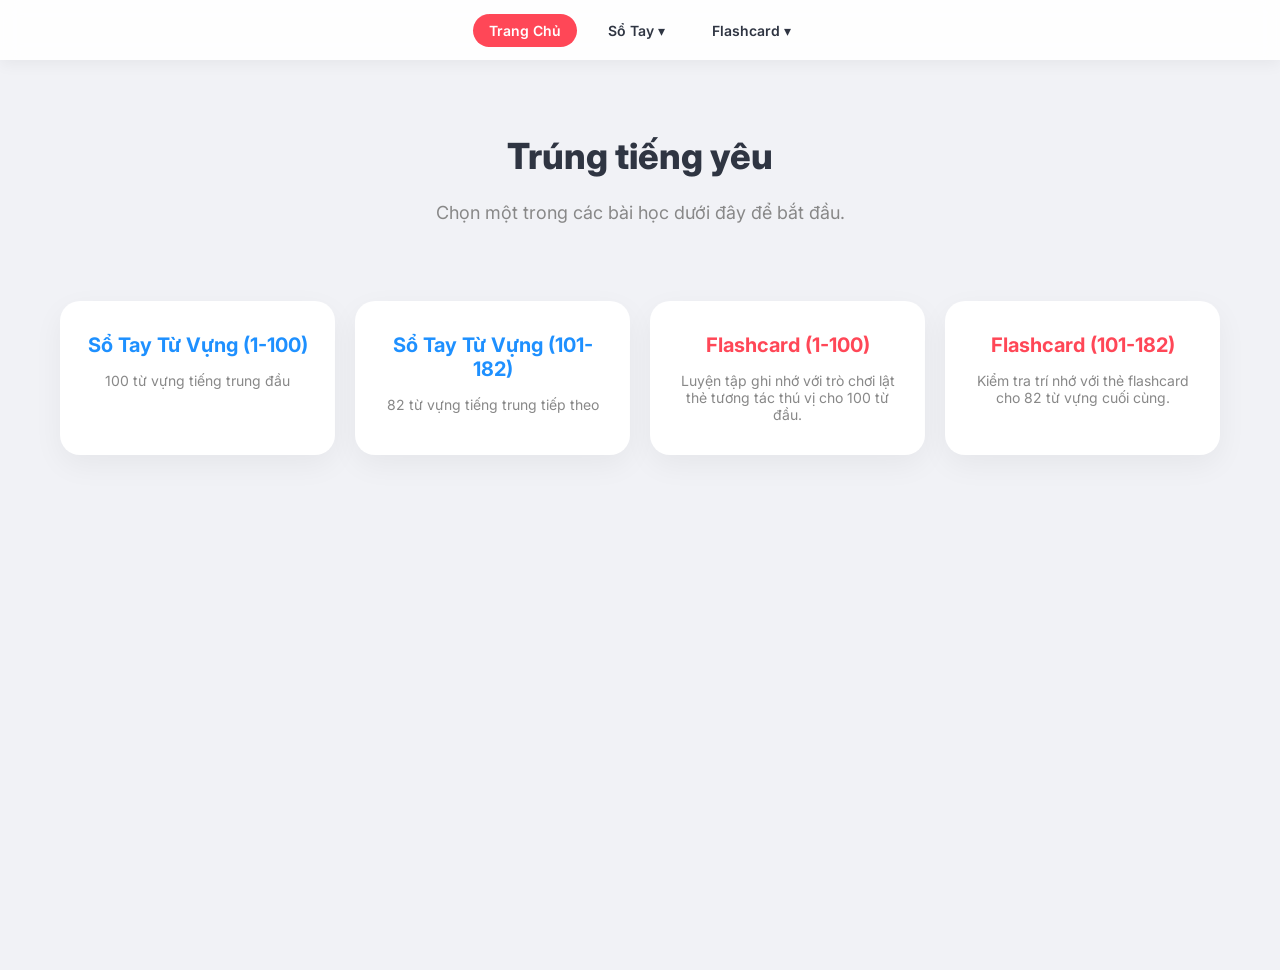
==== index.html @ a1274279 "commit 1" ====
<!DOCTYPE html>
<html lang="vi">
<head>
    <meta charset="UTF-8">
    <meta name="viewport" content="width=device-width, initial-scale=1.0">
    <title>Trúng tiếng yêu</title>
    <link rel="stylesheet" href="css/style.css">
</head>
<body>
    <!-- NAVIGATION MENU -->
    <nav class="navbar">
        <ul class="nav-links">
            <li><a href="index.html" class="active">Trang Chủ</a></li>
            <li class="dropdown">
                <a href="#" class="dropbtn">Sổ Tay ▾</a>
                <ul class="dropdown-content">
                    <li><a href="sotay1to101.html">Từ 1-101</a></li>
                    <li><a href="sotay101to182.html">Từ 101-182</a></li>
                </ul>
            </li>
            <li class="dropdown">
                <a href="#" class="dropbtn">Flashcard ▾</a>
                <ul class="dropdown-content">
                    <li><a href="flashcard1to101_loai1.html">Từ 1-101</a></li>
                    <li><a href="flashcard101to182_loai1.html">Từ 101-182</a></li>
                </ul>
            </li>
        </ul>
    </nav>

    <!-- MAIN CONTENT -->
    <div style="text-align: center; margin-top: 40px; margin-bottom: 20px;">
        <h1 style="color: var(--secondary); font-size: 36px; font-weight: 800;">Trúng tiếng yêu</h1>
        <p style="color: var(--text-muted); font-size: 18px;">Chọn một trong các bài học dưới đây để bắt đầu.</p>
    </div>

    <div class="home-container">
        <a href="sotay1to101.html" class="menu-card">
            <h3 style="color: #1e90ff;">Sổ Tay Từ Vựng (1-100)</h3>
            <p>100 từ vựng tiếng trung đầu</p>
        </a>
        <a href="sotay101to182.html" class="menu-card">
            <h3 style="color: #1e90ff;">Sổ Tay Từ Vựng (101-182)</h3>
            <p>82 từ vựng tiếng trung tiếp theo</p>
        </a>
        <a href="flashcard1to101_loai1.html" class="menu-card">
            <h3 style="color: #ff4757;">Flashcard (1-100)</h3>
            <p>Luyện tập ghi nhớ với trò chơi lật thẻ tương tác thú vị cho 100 từ đầu.</p>
        </a>
        <a href="flashcard101to182_loai1.html" class="menu-card">
            <h3 style="color: #ff4757;">Flashcard (101-182)</h3>
            <p>Kiểm tra trí nhớ với thẻ flashcard cho 82 từ vựng cuối cùng.</p>
        </a>
    </div>
</body>
</html>
---- css/style.css ----
@import url('https://fonts.googleapis.com/css2?family=Inter:wght@300;400;600;800&display=swap');

:root {
    --primary: #ff4757;
    --primary-dark: #d32f2f;
    --secondary: #2f3542;
    --bg: #f1f2f6;
    --bg-light: #f5f6fa;
    --text-main: #333;
    --text-muted: #888;
    --card-w: 500px;
    --card-h: 400px;
}

body {
    font-family: 'Inter', 'Segoe UI', system-ui, sans-serif;
    background: var(--bg);
    display: flex;
    flex-direction: column;
    align-items: center;
    /* justify-content: center; */
    min-height: 100vh;
    margin: 0;
    padding-top: 70px;
    /* space for fixed navbar */
}

/* ================================== */
/*          NAVIGATION MENU           */
/* ================================== */
.navbar {
    position: fixed;
    top: 0;
    left: 0;
    width: 100%;
    height: 60px;
    background: rgba(255, 255, 255, 0.9);
    backdrop-filter: blur(10px);
    box-shadow: 0 4px 15px rgba(0, 0, 0, 0.05);
    display: flex;
    justify-content: center;
    align-items: center;
    z-index: 1000;
}

.nav-links {
    display: flex;
    gap: 15px;
    list-style: none;
    padding: 0;
    margin: 0;
    flex-wrap: wrap;
    justify-content: center;
}

.nav-links li a {
    text-decoration: none;
    color: var(--secondary);
    font-weight: 600;
    font-size: 14px;
    padding: 8px 16px;
    border-radius: 20px;
    transition: all 0.3s ease;
}

.nav-links li a:hover,
.nav-links li a.active {
    background: var(--primary);
    color: white;
}

/* DROPDOWN MENU CSS */
.nav-links li {
    position: relative;
}

.nav-links .dropdown-content {
    display: none;
    position: absolute;
    background-color: white;
    min-width: 140px;
    box-shadow: 0px 8px 16px 0px rgba(0,0,0,0.1);
    border-radius: 10px;
    top: 100%;
    left: 50%;
    transform: translateX(-50%);
    padding: 8px 0;
    z-index: 1001;
    list-style: none;
    margin-top: 5px;
}

.nav-links .dropdown-content li {
    width: 100%;
}

.nav-links .dropdown-content li a {
    display: block;
    padding: 10px 15px;
    color: var(--secondary);
    border-radius: 0;
    text-align: center;
    font-size: 13px;
    font-weight: 600;
}

.nav-links .dropdown-content li a:hover,
.nav-links .dropdown-content li a.active {
    background: #f1f2f6;
    color: var(--primary);
}

.nav-links li.dropdown:hover .dropdown-content {
    display: block;
}

/* ================================== */
/*            INDEX PAGE              */
/* ================================== */
.home-container {
    display: flex;
    flex-wrap: nowrap;
    gap: 20px;
    justify-content: center;
    padding: 40px 20px;
    max-width: 1200px;
    width: 100%;
    box-sizing: border-box;
}

.menu-card {
    background: white;
    flex: 1;
    min-width: 200px;
    padding: 30px 20px;
    border-radius: 20px;
    text-align: center;
    box-shadow: 0 10px 30px rgba(0, 0, 0, 0.05);
    text-decoration: none;
    color: var(--secondary);
    transition: transform 0.3s ease, box-shadow 0.3s ease;
    border: 2px solid transparent;
}

.menu-card:hover {
    transform: translateY(-5px);
    box-shadow: 0 15px 35px rgba(0, 0, 0, 0.1);
    border-color: var(--primary);
}

.menu-card h3 {
    margin: 0 0 15px 0;
    font-size: 20px;
}

.menu-card p {
    margin: 0;
    font-size: 14px;
    color: var(--text-muted);
}

/* ================================== */
/*            SỔ TAY (SOTAY)          */
/* ================================== */
.sotay-container {
    display: flex;
    flex-direction: column;
    align-items: center;
    justify-content: center;
    flex-grow: 1;
}

.card-view {
    width: 440px;
    height: auto;
    min-height: 380px;
    background: white;
    border-radius: 20px;
    box-shadow: 0 15px 35px rgba(0, 0, 0, 0.1);
    border: 4px solid white;
    display: flex;
    flex-direction: column;
    align-items: center;
    padding: 20px;
    box-sizing: border-box;
    position: relative;
    max-width: 95vw;
}

.info-header {
    text-align: center;
    width: 100%;
    border-bottom: 2px solid #f1f2f6;
    padding-bottom: 10px;
    margin-bottom: 10px;
}

.info-header .meaning {
    font-size: 32px;
    font-weight: bold;
    color: var(--secondary);
    margin-bottom: 5px;
}

.pinyin-box {
    display: flex;
    align-items: center;
    justify-content: center;
    gap: 10px;
}

.static-hanzi {
    font-size: 24px;
    font-weight: bold;
    color: var(--primary-dark);
}

.pinyin {
    font-size: 20px;
    color: #1e90ff;
    font-weight: bold;
}

#stroke-wrapper {
    display: flex;
    flex-wrap: nowrap;
    justify-content: center;
    align-items: center;
    gap: 8px;
    margin: 10px 0;
    min-height: 180px;
    width: 100%;
    overflow: hidden;
}

.stroke-box {
    background: #fffaf0;
    border: 1px dashed #ccc;
    border-radius: 8px;
    transition: all 0.3s ease;
}

.radical-box {
    display: none !important;
}

.controls {
    margin-top: 20px;
    display: flex;
    align-items: center;
    gap: 15px;
    margin-bottom: 30px;
}

.controls button {
    padding: 10px 20px;
    border: none;
    background: var(--secondary);
    color: white;
    border-radius: 50px;
    cursor: pointer;
    font-weight: bold;
    transition: background 0.3s;
}

.controls button:hover {
    background: var(--primary);
}

#counter {
    font-weight: bold;
    min-width: 80px;
    text-align: center;
    font-size: 16px;
    color: var(--secondary);
}

/* ================================== */
/*        FLASHCARD GAME              */
/* ================================== */
.flashcard-container {
    display: flex;
    flex-direction: column;
    align-items: center;
    justify-content: center;
    flex-grow: 1;
}

.card-container {
    width: var(--card-w);
    height: var(--card-h);
    perspective: 1000px;
    cursor: pointer;
    max-width: 95vw;
}

.card-inner {
    position: relative;
    width: 100%;
    height: 100%;
    transition: transform 0.6s cubic-bezier(0.4, 0, 0.2, 1);
    transform-style: preserve-3d;
}

.card-container.flipped .card-inner {
    transform: rotateY(180deg);
}

.front,
.back {
    position: absolute;
    width: 100%;
    height: 100%;
    backface-visibility: hidden;
    border-radius: 24px;
    box-shadow: 0 10px 30px rgba(0, 0, 0, 0.1);
    border: 4px solid white;
    display: flex;
    flex-direction: column;
    box-sizing: border-box;
    padding: 25px;
}

/* MẶT TRƯỚC */
.front {
    background: linear-gradient(135deg, #1e90ff, #70a1ff);
    color: white;
    align-items: center;
    justify-content: center;
    text-align: center;
}

.front .label {
    font-size: 12px;
    letter-spacing: 3px;
    opacity: 0.8;
    margin-bottom: 20px;
    text-transform: uppercase;
}

.front .meaning {
    font-size: 42px;
    font-weight: 800;
    line-height: 1.2;
}

.front .hint {
    margin-top: 40px;
    font-size: 11px;
    padding: 6px 12px;
    background: rgba(0, 0, 0, 0.15);
    border-radius: 20px;
}

/* MẶT SAU */
.back {
    background: white;
    color: #333;
    transform: rotateY(180deg);
    align-items: center;
}

.back-header {
    width: 100%;
    border-bottom: 1px solid #f1f2f6;
    padding-bottom: 10px;
    margin-bottom: 15px;
    display: flex;
    flex-direction: column;
    align-items: center;
}

.back-header .static-hanzi {
    font-size: 30px;
    font-weight: bold;
    color: var(--primary);
    margin-bottom: 5px;
}

.back-header .pinyin {
    font-size: 24px;
    color: var(--secondary);
    font-weight: 600;
}

.flashcard-container #stroke-wrapper {
    flex-grow: 1;
    display: flex;
    flex-wrap: nowrap;
    justify-content: center;
    align-items: center;
    gap: 8px;
    width: 100%;
    min-height: 160px;
    overflow: hidden;
}

.flashcard-container .stroke-box {
    background: #fffcf5;
    border: 1px dashed #dcdde1;
    border-radius: 12px;
    transition: 0.3s;
}

.replay-btn {
    margin: 10px 0;
    padding: 8px 18px;
    font-size: 11px;
    background: #f1f2f6;
    color: #57606f;
    border: none;
    border-radius: 15px;
    cursor: pointer;
    font-weight: bold;
    transition: background 0.3s;
}

.replay-btn:hover {
    background: #e1e2e6;
}

.radical-info {
    display: none !important;
}

.btn-next {
    padding: 14px 35px;
    border: none;
    background: var(--secondary);
    color: white;
    border-radius: 50px;
    cursor: pointer;
    font-weight: bold;
    font-size: 15px;
    box-shadow: 0 4px 15px rgba(0, 0, 0, 0.2);
    transition: all 0.3s;
}

.btn-next:hover {
    background: var(--primary);
    transform: translateY(-2px);
    box-shadow: 0 6px 20px rgba(0, 0, 0, 0.3);
}

/* RESPONSIVE */
@media (max-width: 768px) {
    .home-container {
        flex-wrap: wrap;
    }
}

@media (max-width: 480px) {

    .card-view,
    .card-container {
        height: 480px;
    }

    .front .meaning {
        font-size: 32px;
    }

    .nav-links li a {
        font-size: 12px;
        padding: 5px 10px;
    }
}
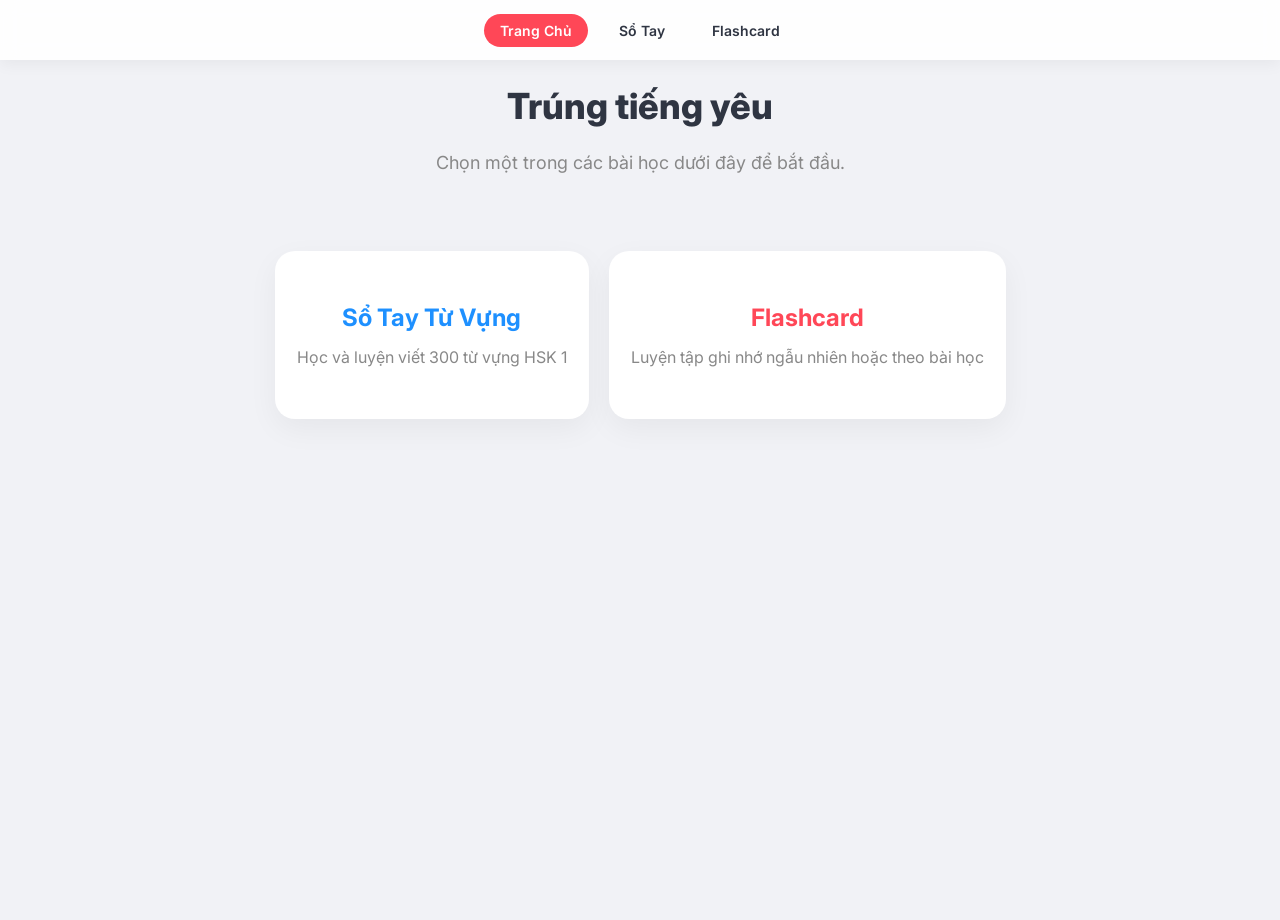
==== commit 7665648b: "Cập nhật các file flashcard và sổ tay" ====
--- a/index.html
+++ b/index.html
@@ -11,20 +11,8 @@
     <nav class="navbar">
         <ul class="nav-links">
             <li><a href="index.html" class="active">Trang Chủ</a></li>
-            <li class="dropdown">
-                <a href="#" class="dropbtn">Sổ Tay ▾</a>
-                <ul class="dropdown-content">
-                    <li><a href="sotay1to101.html">Từ 1-101</a></li>
-                    <li><a href="sotay101to182.html">Từ 101-182</a></li>
-                </ul>
-            </li>
-            <li class="dropdown">
-                <a href="#" class="dropbtn">Flashcard ▾</a>
-                <ul class="dropdown-content">
-                    <li><a href="flashcard1to101_loai1.html">Từ 1-101</a></li>
-                    <li><a href="flashcard101to182_loai1.html">Từ 101-182</a></li>
-                </ul>
-            </li>
+            <li><a href="sotay.html">Sổ Tay</a></li>
+            <li><a href="flashcard.html">Flashcard</a></li>
         </ul>
     </nav>
 
@@ -35,21 +23,13 @@
     </div>
 
     <div class="home-container">
-        <a href="sotay1to101.html" class="menu-card">
-            <h3 style="color: #1e90ff;">Sổ Tay Từ Vựng (1-100)</h3>
-            <p>100 từ vựng tiếng trung đầu</p>
+        <a href="sotay.html" class="menu-card" style="padding: 50px 20px;">
+            <h3 style="color: #1e90ff; font-size: 24px;">Sổ Tay Từ Vựng</h3>
+            <p style="font-size: 16px;">Học và luyện viết 300 từ vựng HSK 1</p>
         </a>
-        <a href="sotay101to182.html" class="menu-card">
-            <h3 style="color: #1e90ff;">Sổ Tay Từ Vựng (101-182)</h3>
-            <p>82 từ vựng tiếng trung tiếp theo</p>
-        </a>
-        <a href="flashcard1to101_loai1.html" class="menu-card">
-            <h3 style="color: #ff4757;">Flashcard (1-100)</h3>
-            <p>Luyện tập ghi nhớ với trò chơi lật thẻ tương tác thú vị cho 100 từ đầu.</p>
-        </a>
-        <a href="flashcard101to182_loai1.html" class="menu-card">
-            <h3 style="color: #ff4757;">Flashcard (101-182)</h3>
-            <p>Kiểm tra trí nhớ với thẻ flashcard cho 82 từ vựng cuối cùng.</p>
+        <a href="flashcard.html" class="menu-card" style="padding: 50px 20px;">
+            <h3 style="color: #ff4757; font-size: 24px;">Flashcard</h3>
+            <p style="font-size: 16px;">Luyện tập ghi nhớ ngẫu nhiên hoặc theo bài học</p>
         </a>
     </div>
 </body>
--- a/css/style.css
+++ b/css/style.css
@@ -8,8 +8,8 @@
     --bg-light: #f5f6fa;
     --text-main: #333;
     --text-muted: #888;
-    --card-w: 500px;
-    --card-h: 400px;
+    --card-w: 420px;
+    --card-h: 380px;
 }
 
 body {
@@ -21,7 +21,7 @@
     /* justify-content: center; */
     min-height: 100vh;
     margin: 0;
-    padding-top: 70px;
+    padding-top: 20px;
     /* space for fixed navbar */
 }
 
@@ -79,7 +79,7 @@
     position: absolute;
     background-color: white;
     min-width: 140px;
-    box-shadow: 0px 8px 16px 0px rgba(0,0,0,0.1);
+    box-shadow: 0px 8px 16px 0px rgba(0, 0, 0, 0.1);
     border-radius: 10px;
     top: 100%;
     left: 50%;
@@ -110,16 +110,29 @@
     color: var(--primary);
 }
 
-.nav-links li.dropdown:hover .dropdown-content {
+.nav-links li.dropdown:hover>.dropdown-content,
+.nav-links li.dropdown-submenu:hover>.dropdown-content {
     display: block;
 }
 
+.nav-links .dropdown-submenu {
+    position: relative;
+}
+
+.nav-links .dropdown-submenu>.dropdown-content {
+    top: 0;
+    left: 100%;
+    transform: none;
+    margin-top: -8px;
+    margin-left: 0px;
+}
+
 /* ================================== */
 /*            INDEX PAGE              */
 /* ================================== */
 .home-container {
     display: flex;
-    flex-wrap: nowrap;
+    flex-wrap: wrap;
     gap: 20px;
     justify-content: center;
     padding: 40px 20px;
@@ -130,8 +143,6 @@
 
 .menu-card {
     background: white;
-    flex: 1;
-    min-width: 200px;
     padding: 30px 20px;
     border-radius: 20px;
     text-align: center;
@@ -181,7 +192,7 @@
     display: flex;
     flex-direction: column;
     align-items: center;
-    padding: 20px;
+    padding: 15px 20px;
     box-sizing: border-box;
     position: relative;
     max-width: 95vw;
@@ -191,15 +202,15 @@
     text-align: center;
     width: 100%;
     border-bottom: 2px solid #f1f2f6;
-    padding-bottom: 10px;
-    margin-bottom: 10px;
+    padding-bottom: 5px;
+    margin-bottom: 5px;
 }
 
 .info-header .meaning {
-    font-size: 32px;
-    font-weight: bold;
-    color: var(--secondary);
-    margin-bottom: 5px;
+    font-size: 28px;
+    font-weight: bold;
+    color: var(--secondary);
+    margin-bottom: 2px;
 }
 
 .pinyin-box {
@@ -227,8 +238,8 @@
     justify-content: center;
     align-items: center;
     gap: 8px;
-    margin: 10px 0;
-    min-height: 180px;
+    margin: 5px 0;
+    min-height: 150px;
     width: 100%;
     overflow: hidden;
 }
@@ -245,11 +256,11 @@
 }
 
 .controls {
-    margin-top: 20px;
+    margin-top: 10px;
     display: flex;
     align-items: center;
     gap: 15px;
-    margin-bottom: 30px;
+    margin-bottom: 15px;
 }
 
 .controls button {
@@ -339,7 +350,7 @@
 }
 
 .front .meaning {
-    font-size: 42px;
+    font-size: 36px;
     font-weight: 800;
     line-height: 1.2;
 }
@@ -391,7 +402,7 @@
     align-items: center;
     gap: 8px;
     width: 100%;
-    min-height: 160px;
+    min-height: 140px;
     overflow: hidden;
 }
 
@@ -445,11 +456,15 @@
 /* RESPONSIVE */
 @media (max-width: 768px) {
     .home-container {
-        flex-wrap: wrap;
+        grid-template-columns: repeat(2, 1fr);
     }
 }
 
 @media (max-width: 480px) {
+
+    .home-container {
+        grid-template-columns: 1fr;
+    }
 
     .card-view,
     .card-container {
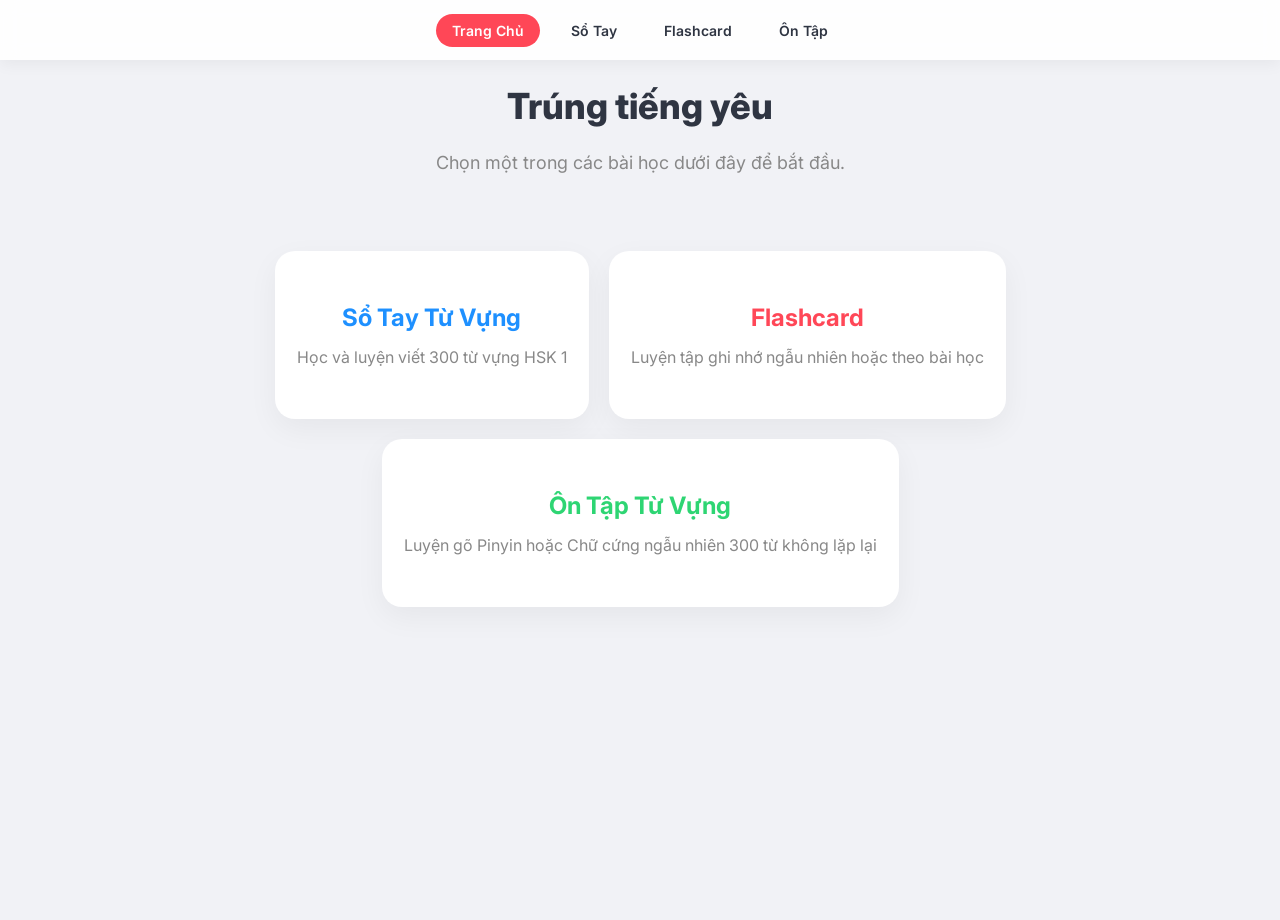
==== commit 1cbfccba: "Commit 10:Thêm tính năng" ====
--- a/index.html
+++ b/index.html
@@ -13,6 +13,7 @@
             <li><a href="index.html" class="active">Trang Chủ</a></li>
             <li><a href="sotay.html">Sổ Tay</a></li>
             <li><a href="flashcard.html">Flashcard</a></li>
+            <li><a href="ontap.html">Ôn Tập</a></li>
         </ul>
     </nav>
 
@@ -31,6 +32,10 @@
             <h3 style="color: #ff4757; font-size: 24px;">Flashcard</h3>
             <p style="font-size: 16px;">Luyện tập ghi nhớ ngẫu nhiên hoặc theo bài học</p>
         </a>
+        <a href="ontap.html" class="menu-card" style="padding: 50px 20px;">
+            <h3 style="color: #2ed573; font-size: 24px;">Ôn Tập Từ Vựng</h3>
+            <p style="font-size: 16px;">Luyện gõ Pinyin hoặc Chữ cứng ngẫu nhiên 300 từ không lặp lại</p>
+        </a>
     </div>
 </body>
 </html>
--- a/css/style.css
+++ b/css/style.css
@@ -479,4 +479,225 @@
         font-size: 12px;
         padding: 5px 10px;
     }
+}
+
+/* ================================== */
+/*        ON TAP PAGE STYLES          */
+/* ================================== */
+.ontap-container {
+    width: 90%;
+    max-width: 550px;
+    margin: 30px auto;
+    display: flex;
+    flex-direction: column;
+    gap: 20px;
+}
+
+.score-bar {
+    display: flex;
+    justify-content: space-between;
+    align-items: center;
+    background: white;
+    padding: 12px 20px;
+    border-radius: 12px;
+    box-shadow: 0 4px 12px rgba(0,0,0,0.05);
+    font-weight: 600;
+    font-size: 14px;
+    color: var(--secondary);
+}
+
+.score-group {
+    display: flex;
+    gap: 12px;
+}
+
+.score-correct {
+    color: #006100;
+    background: #c6efce;
+    padding: 4px 10px;
+    border-radius: 8px;
+}
+
+.score-wrong {
+    color: #9c0006;
+    background: #ffc7ce;
+    padding: 4px 10px;
+    border-radius: 8px;
+}
+
+.quiz-card {
+    background: white;
+    border-radius: 16px;
+    padding: 35px 25px;
+    box-shadow: 0 10px 30px rgba(0,0,0,0.06);
+    display: flex;
+    flex-direction: column;
+    align-items: center;
+    text-align: center;
+    gap: 25px;
+}
+
+.quiz-label {
+    font-size: 12px;
+    letter-spacing: 2px;
+    color: var(--text-muted);
+    font-weight: 800;
+    text-transform: uppercase;
+}
+
+.quiz-meaning {
+    font-size: 28px;
+    font-weight: 800;
+    color: var(--secondary);
+    line-height: 1.3;
+}
+
+.quiz-form {
+    width: 100%;
+    display: flex;
+    flex-direction: column;
+    gap: 15px;
+    align-items: center;
+}
+
+.quiz-input {
+    width: 100%;
+    box-sizing: border-box;
+    padding: 14px 18px;
+    font-size: 18px;
+    font-family: 'SimSun', 'Inter', sans-serif;
+    border: 2px solid #e1e2e6;
+    border-radius: 12px;
+    text-align: center;
+    outline: none;
+    transition: border-color 0.3s;
+}
+
+.quiz-input:focus {
+    border-color: var(--primary);
+    box-shadow: 0 0 0 3px rgba(255, 71, 87, 0.15);
+}
+
+.btn-action {
+    width: 100%;
+    padding: 14px;
+    border: none;
+    border-radius: 12px;
+    font-size: 15px;
+    font-weight: 800;
+    cursor: pointer;
+    transition: all 0.3s;
+}
+
+.btn-submit {
+    background: var(--primary);
+    color: white;
+}
+
+.btn-submit:hover {
+    background: var(--primary-dark);
+}
+
+.btn-next {
+    background: var(--secondary);
+    color: white;
+}
+
+.btn-next:hover {
+    background: #1e222d;
+}
+
+.btn-correct {
+    background: #2ed573 !important;
+    color: white !important;
+}
+
+.btn-correct:hover {
+    background: #25b862 !important;
+}
+
+.btn-wrong {
+    background: #ff4757 !important;
+    color: white !important;
+}
+
+.btn-wrong:hover {
+    background: #e03b4b !important;
+}
+
+.input-correct {
+    border-color: #2ed573 !important;
+    box-shadow: 0 0 0 3px rgba(46, 213, 115, 0.25) !important;
+}
+
+.input-wrong {
+    border-color: #ff4757 !important;
+    box-shadow: 0 0 0 3px rgba(255, 71, 87, 0.25) !important;
+}
+
+
+/* RESULT CONTAINER */
+.result-container {
+    width: 100%;
+    box-sizing: border-box;
+    padding: 20px;
+    border-radius: 12px;
+    display: flex;
+    flex-direction: column;
+    align-items: center;
+    gap: 10px;
+    margin-top: 10px;
+}
+
+.result-correct {
+    background: #f0fff4;
+    border: 2px solid #c6efce;
+}
+
+.result-wrong {
+    background: #fff5f5;
+    border: 2px solid #ffc7ce;
+}
+
+.status-badge {
+    font-size: 14px;
+    font-weight: 800;
+    padding: 6px 20px;
+    border-radius: 20px;
+    letter-spacing: 1px;
+}
+
+.badge-correct {
+    background: #c6efce;
+    color: #006100;
+}
+
+.badge-wrong {
+    background: #ffc7ce;
+    color: #9c0006;
+}
+
+.answer-details {
+    display: flex;
+    flex-direction: column;
+    align-items: center;
+    gap: 4px;
+    margin-top: 5px;
+}
+
+.answer-hanzi {
+    font-family: 'SimSun', serif;
+    font-size: 32px;
+    font-weight: bold;
+    color: var(--secondary);
+}
+
+.answer-pinyin {
+    font-size: 18px;
+    color: #57606f;
+    font-weight: 600;
+}
+
+.hidden {
+    display: none !important;
 }
